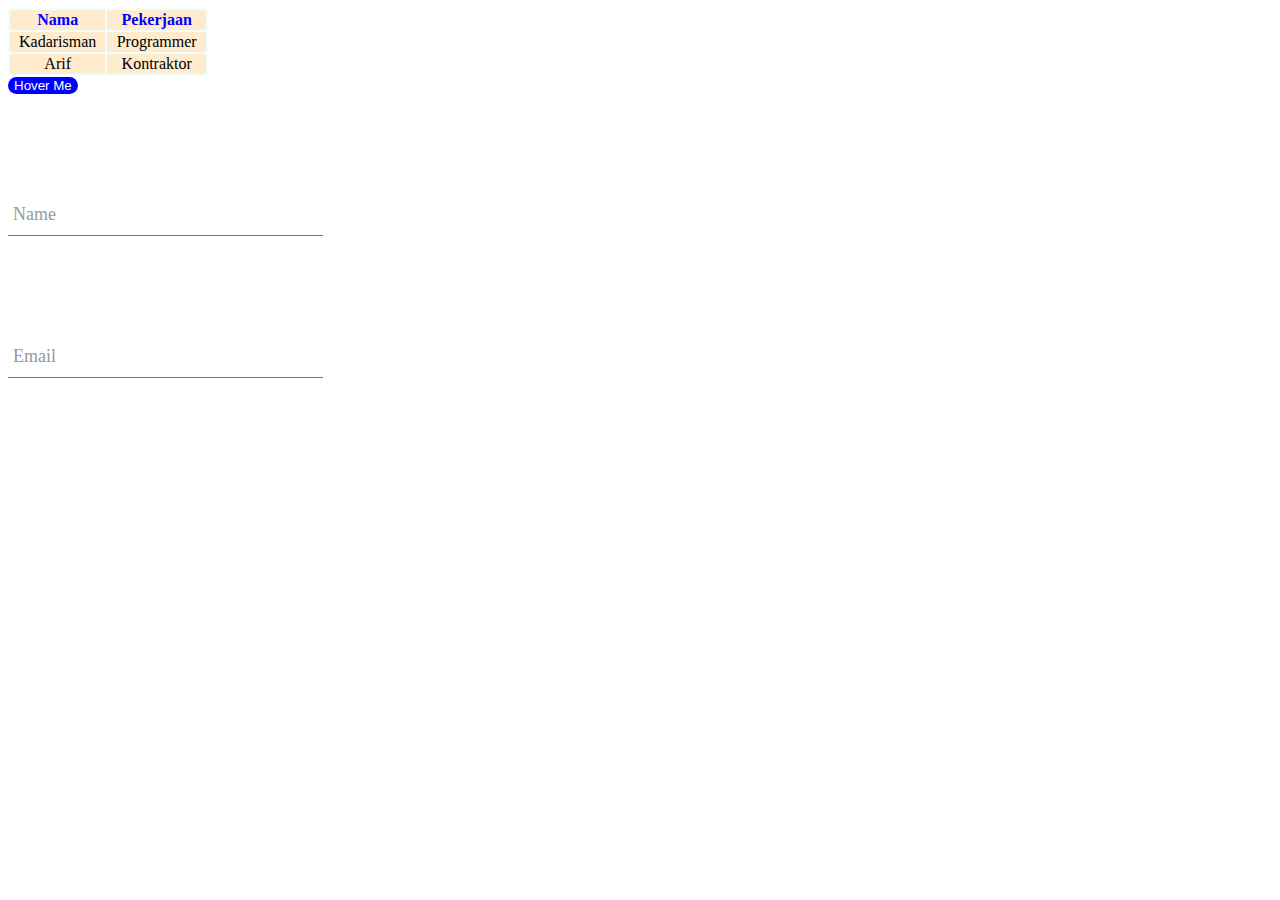
==== index.html @ c69cc58c "css fundamental" ====
<!DOCTYPE html>
<html lang="en">
<head>
  <meta charset="UTF-8">
  <meta http-equiv="X-UA-Compatible" content="IE=edge">
  <meta name="viewport" content="width=device-width, initial-scale=1.0">
  <title>Document</title>
  <link rel="stylesheet" href="style.css"/>
</head>
<body>
  <table>
    <tr>
      <th>Nama</th>
      <th>Pekerjaan</th>
    </tr>
    <tr>
      <td>Kadarisman</td>
      <td>Programmer</td>
    </tr>
    <tr>
      <td>Arif</td>
      <td>Kontraktor</td>
    </tr>
  </table>
  <button>Hover Me</button>

  <div class="group">
    <input type="text" required />
    <label>Name</label>
  </div>
  <div class="group">
    <input type="text" required/>
    <label>Email</label>
  </div>

</body>
</html>
---- style.css ----
table{
    width : 200px;
    background-color: azure;
    text-align : center;
}
table tr {
    background-color: blanchedalmond;
}
table tr th {
    color : blue;
}
button {
    background-color : blue;
    color : white;
    border : none;
    border-radius : 10px;
}
button:hover{
    background-color : yellow;
    color : blue;
}
.group{
    position : relative;
    margin-bottom : 45px;
    margin-top : 100px; 
}
input{
    font-size : 18px;
    padding : 10px 10px 10px 5px;
    display : block;
    width : 300px;
    border : none;
    border-bottom : 1px solid #757575;
    
}
label{
    color: #999;
    font-size:18px;
    font-weight:normal;
    position : absolute;
    pointer-event : none;
    left : 5px;
    top : 10px;
}
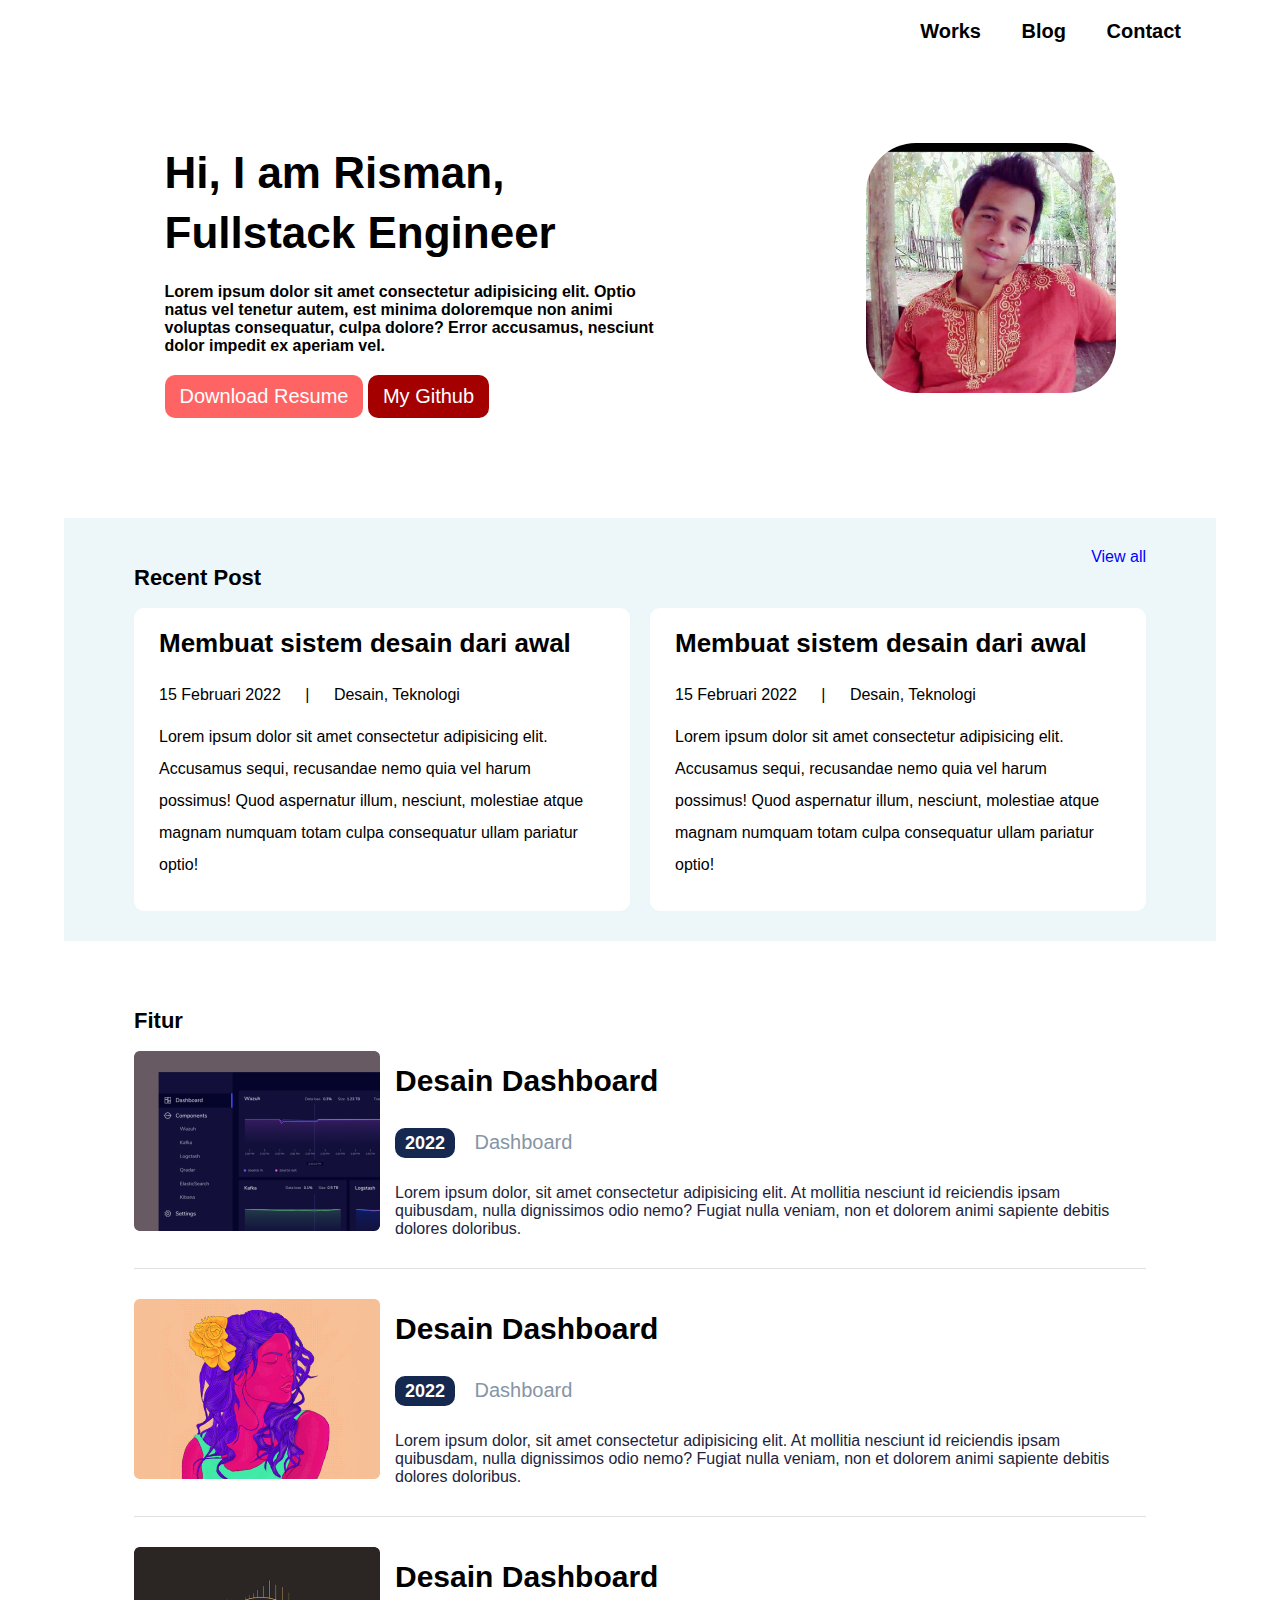
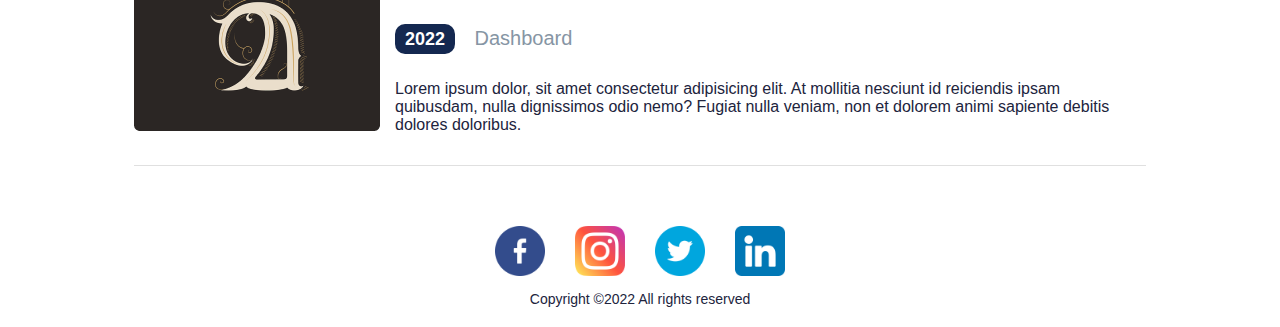
==== commit 6c462b5e: "responsive" ====
--- a/index.html
+++ b/index.html
@@ -1,37 +1,131 @@
 <!DOCTYPE html>
 <html lang="en">
-<head>
-  <meta charset="UTF-8">
-  <meta http-equiv="X-UA-Compatible" content="IE=edge">
-  <meta name="viewport" content="width=device-width, initial-scale=1.0">
-  <title>Document</title>
-  <link rel="stylesheet" href="style.css"/>
-</head>
-<body>
-  <table>
-    <tr>
-      <th>Nama</th>
-      <th>Pekerjaan</th>
-    </tr>
-    <tr>
-      <td>Kadarisman</td>
-      <td>Programmer</td>
-    </tr>
-    <tr>
-      <td>Arif</td>
-      <td>Kontraktor</td>
-    </tr>
-  </table>
-  <button>Hover Me</button>
+  <head>
+    <meta charset="UTF-8" />
+    <meta http-equiv="X-UA-Compatible" content="IE=edge" />
+    <meta name="viewport" content="width=device-width, initial-scale=1.0" />
+    <link rel="stylesheet" href="portofolio.css" />
+    <title>Portofolio</title>
+  </head>
+  <body>
+    <div class="container">
+      <!-- menu -->
+      <div class="menu">
+        <ul>
+          <li>Works</li>
+          <li>Blog</li>
+          <li>Contact</li>
+        </ul>
+      </div>
 
-  <div class="group">
-    <input type="text" required />
-    <label>Name</label>
-  </div>
-  <div class="group">
-    <input type="text" required/>
-    <label>Email</label>
-  </div>
+      <!-- hero -->
+      <div class="hero">
+        <div class="hero-text">
+        <h1>Hi, I am Risman, <br> Fullstack Engineer</h1>
+        <div class="hero-img"></div>
+        <h4>
+            Lorem ipsum dolor sit amet consectetur adipisicing elit. Optio natus vel tenetur autem, est minima doloremque non animi voluptas consequatur, culpa dolore? Error accusamus, nesciunt dolor impedit ex aperiam vel.
+        </h4>
+        <button>Download Resume</button>
+        <button>My Github</button>
+      </div>
+      <div class="hero-image">
+          <img src="img/profil.jpg" width="250" height="250"/>
+      </div>
+    </div>
 
-</body>
-</html>+      <!-- post -->
+      <div class="post">
+          <div class="post-head">
+              <h3>Recent Post</h3>
+              <a href="https://kadarisman.github.io">View all</a>
+          </div>
+          <div class="post-body">
+              <div class="post-body-detail">
+                  <h2>Membuat sistem desain dari awal</h2>
+                  <div class="post-body-info">
+                      <span class="i">15 Februari 2022</span> |
+                      <span class="i2">Desain, Teknologi</span>
+                  </div>
+                  <p>
+                      Lorem ipsum dolor sit amet consectetur adipisicing elit. Accusamus sequi, recusandae nemo quia vel harum possimus! Quod aspernatur illum, nesciunt, molestiae atque magnam numquam totam culpa consequatur ullam pariatur optio!
+                  </p>
+              </div>
+              <div class="post-body-detail">
+                  <h2>Membuat sistem desain dari awal</h2>
+                  <div class="post-body-info">
+                      <span class="i">15 Februari 2022</span> |
+                      <span class="i2">Desain, Teknologi</span>
+                  </div>
+                  <p>
+                      Lorem ipsum dolor sit amet consectetur adipisicing elit. Accusamus sequi, recusandae nemo quia vel harum possimus! Quod aspernatur illum, nesciunt, molestiae atque magnam numquam totam culpa consequatur ullam pariatur optio!
+                  </p>
+              </div>
+          </div>
+      </div>
+
+      <!-- fitur -->
+      <div class="fitur">
+          <h3>Fitur</h3>
+          <div class="fitur-detail">
+              <div class="fitur-detail-image">
+                  <img src="img/image1.png"/>
+              </div>
+              <div class="fitur-detail-text">
+                  <h2>Desain Dashboard</h2>
+                  <label>2022</label>
+                  <label>Dashboard</label>
+                  <p>
+                      Lorem ipsum dolor, sit amet consectetur adipisicing elit. At mollitia nesciunt id reiciendis ipsam quibusdam, nulla dignissimos odio nemo? Fugiat nulla veniam, non et dolorem animi sapiente debitis dolores doloribus.
+                  </p>
+              </div>
+          </div>
+          <div class="fitur-detail">
+              <div class="fitur-detail-image">
+                  <img src="img/image2.png"/>
+              </div>
+              <div class="fitur-detail-text">
+                  <h2>Desain Dashboard</h2>
+                  <label>2022</label>
+                  <label>Dashboard</label>
+                  <p>
+                      Lorem ipsum dolor, sit amet consectetur adipisicing elit. At mollitia nesciunt id reiciendis ipsam quibusdam, nulla dignissimos odio nemo? Fugiat nulla veniam, non et dolorem animi sapiente debitis dolores doloribus.
+                  </p>
+              </div>
+          </div>
+          <div class="fitur-detail">
+              <div class="fitur-detail-image">
+                  <img src="img/image3.png"/>
+              </div>
+              <div class="fitur-detail-text">
+                  <h2>Desain Dashboard</h2>
+                  <label>2022</label>
+                  <label>Dashboard</label>
+                  <p>
+                      Lorem ipsum dolor, sit amet consectetur adipisicing elit. At mollitia nesciunt id reiciendis ipsam quibusdam, nulla dignissimos odio nemo? Fugiat nulla veniam, non et dolorem animi sapiente debitis dolores doloribus.
+                  </p>
+              </div>
+          </div>
+
+
+      </div>
+
+
+      <!-- footer -->
+      <div class="footer">
+          <div class="footer-info">
+              <div class="sosial-media-icon">
+                  <img src="img/icon/facebook.png"/>
+                  <img src="img/icon/instagram.png"/>
+                  <img src="img/icon/twitter.png"/>
+                  <img src="img/icon/linkedin.png"/>
+              </div>
+              <div class="copy">
+                Copyright &copy;2022 All rights reserved
+              </div>
+          </div>
+      </div>
+
+    </div>
+  </body>
+</html>
--- a/portofolio.css
+++ b/portofolio.css
@@ -0,0 +1,224 @@
+*{
+    margin :0;
+    padding:0;
+    font-family: Arial, Helvetica, sans-serif;
+}
+.container{
+    width: 1152px;
+    margin:auto;
+}
+ul{
+    margin-top:20px;
+}
+ul li{
+    display: inline;
+    margin-right:35px;
+    margin-top:35px;
+    
+}
+.menu{
+    font-size: 20px;
+    display:flex;
+    justify-content:flex-end; 
+    font-weight: bold;
+}
+
+.hero{
+    display: flex;
+    justify-content: space-around;
+    margin-top:100px;
+}
+.hero-text h1, .hero-text h4{
+    margin-bottom: 20px;
+}
+.hero-text{
+    width: 500px;
+}
+.hero-text h1 {
+    font-size:44px;
+    font-weight: bold;
+    line-height: 60px;
+}
+.hero-text h4 {
+    font-size:16px;
+    font-weight: 300px;
+}
+.hero-text button:first-of-type{
+    font-size: 20px;
+    color: #FFFFFF;
+    background-color : #FF6464;
+    padding: 10px 15px;
+    border : none;
+    border-radius: 10px;
+}
+.hero-text button:first-of-type:hover{
+    background-color: #a40000;
+}
+
+.hero-text button{
+    font-size: 20px;
+    color: #FFFFFF;
+    background-color :  #a40000;
+    padding: 10px 15px;
+    border : none;
+    border-radius: 10px;
+}
+.hero-text button:hover{
+    background-color: #FF6464;
+}
+
+.hero-image img{
+    border-radius: 50px;
+}
+.post {
+    background-color: #EDF7FA;
+    display : flex;
+    flex-direction : column;
+    padding : 30px 70px;
+    margin-top : 100px;
+}
+.post-head{
+    display: flex;
+    justify-content: space-between;
+}
+.post-head h3, .fitur h3{
+    font-size : 22px;
+    font-weight: 500px;
+    line-height: 60px;
+}
+.post-head a{
+    text-decoration : none;
+    color : blue;
+    font-size: 16px;
+}
+.post-body{
+    display: flex;
+    gap: 20px;
+}
+.post-body-detail{
+    background-color: #FFFFFF;
+    padding: 20px 25px;
+    border-radius: 10px;
+}
+.post-body-detail h2{
+    font-size: 26px;
+    font-weight: 500px;
+    margin-bottom: 20px;
+}
+.post-body-info, .post-body-detail p {
+    font-size: 16px;
+    margin-bottom: 10px;
+    line-height: 32px;
+}
+.i{
+    margin-right: 20px;
+}
+.i2{
+    margin-left: 20px;
+}
+
+.fitur{
+    padding : 30px 70px;
+    margin-top: 20px;
+}
+.fitur-detail{
+    display: flex;
+    gap: 15px;
+    margin-bottom: 30px;
+    padding-bottom: 30px;
+    border-bottom: 1px solid #E0E0E0;
+}
+.fitur-detail h2{
+    font-size: 30px;
+    line-height: 60px;
+    font-weight: bold;
+    margin-bottom: 20px;
+}
+.fitur-detail label:first-of-type {
+    background-color: #142850;
+    color: white;
+    font-size: 18px;
+    font-weight: 600;
+    padding: 5px 10px;
+    border-radius: 10px;
+    margin-right: 15px;
+}
+.fitur-detail label{
+    color: #8695A4;
+    font-size: 20px;
+}
+.fitur-detail p{
+    margin-top: 30px;
+    font-size: 16px;
+    color: #21243D;
+}
+.footer{
+    display: flex;
+    justify-content: center;
+}
+.sosial-media-icon{
+    display: flex;
+    gap: 30px;
+    margin-bottom: 15px;
+}
+.copy{
+    text-align: center;
+    font-size: 14px;
+    color: #21243D;
+    margin-bottom: 20px;
+}
+.sosial-media-icon img{
+    width: 50px;
+    height: 50px;
+}
+
+@media only screen and (max-width: 600px){
+    .container {
+        width: 100%;
+        margin: auto;
+        padding: 0 10px;
+    }
+
+    .hero {
+        display: flex;
+        flex-direction: column-reverse;
+        margin-top: 100px;
+    }
+
+    .hero-text{
+        width: 100%;
+    }
+
+    .hero-image {
+        display: flex;
+        justify-content: center;
+    }
+
+    .hero-text {
+        text-align: center;
+    }
+
+
+    /* start post mobile */
+    .post {
+        padding: 15px 35px;
+    }
+    .post-body {
+        display: flex;
+        flex-direction: column;
+    }
+
+    .fitur-detail {
+        display: flex;
+        flex-direction: column;
+    }
+
+    .fitur-detail-image img {
+        width: 100%;
+    }
+
+    .menu {
+        justify-content: center;
+    }
+}
+
